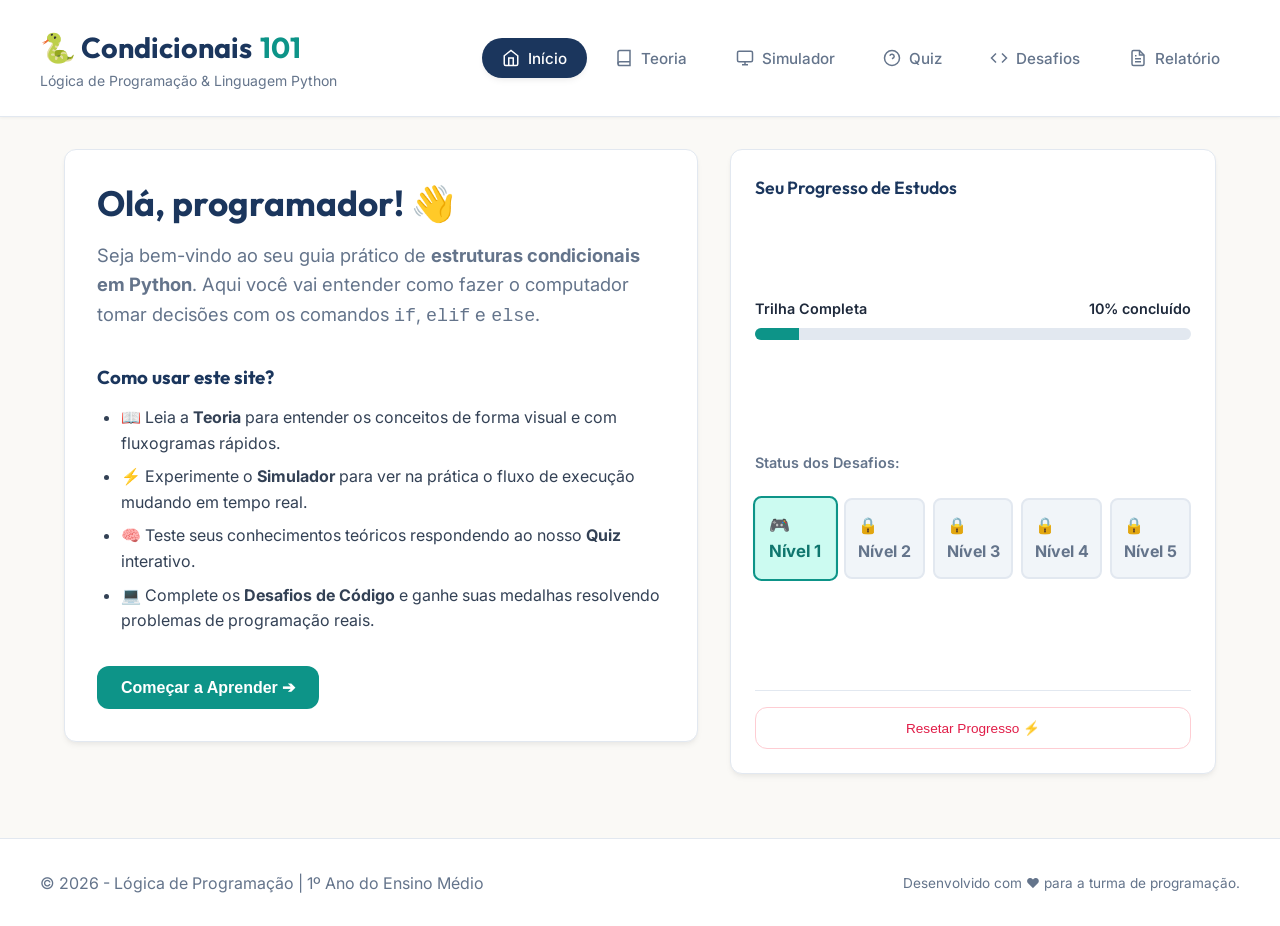
==== Logica de Programação/1-Teoria/site-1(condicionais)/index.html @ 503edece "feat: adiciona site interativo de condicionais" ====
<!DOCTYPE html>
<html lang="pt-BR">
<head>
  <meta charset="UTF-8">
  <meta name="viewport" content="width=device-width, initial-scale=1.0">
  <meta name="description" content="Site interativo para aprender estruturas condicionais (if, elif, else) em Python. Feito especialmente para alunos do Ensino Médio de Lógica de Programação.">
  <title>Condicionais 101 - Lógica de Programação e Python</title>
  <link rel="stylesheet" href="style.css">
</head>
<body>

  <!-- CABEÇALHO E NAVEGAÇÃO -->
  <header>
    <div class="header-container">
      <div class="logo-section">
        <h1>🐍 Condicionais <span>101</span></h1>
        <p>Lógica de Programação &amp; Linguagem Python</p>
      </div>
      
      <nav>
        <button class="tab-btn active" data-tab="home" id="tab-nav-home">
          <svg width="18" height="18" viewBox="0 0 24 24" fill="none" stroke="currentColor" stroke-width="2"><path d="M3 9l9-7 9 7v11a2 2 0 0 1-2 2H5a2 2 0 0 1-2-2z"></path><polyline points="9 22 9 12 15 12 15 22"></polyline></svg>
          Início
        </button>
        <button class="tab-btn" data-tab="theory" id="tab-nav-theory">
          <svg width="18" height="18" viewBox="0 0 24 24" fill="none" stroke="currentColor" stroke-width="2"><path d="M4 19.5A2.5 2.5 0 0 1 6.5 17H20"></path><path d="M6.5 2H20v20H6.5A2.5 2.5 0 0 1 4 19.5v-15A2.5 2.5 0 0 1 6.5 2z"></path></svg>
          Teoria
        </button>
        <button class="tab-btn" data-tab="simulator" id="tab-nav-simulator">
          <svg width="18" height="18" viewBox="0 0 24 24" fill="none" stroke="currentColor" stroke-width="2"><rect x="2" y="3" width="20" height="14" rx="2" ry="2"></rect><line x1="8" y1="21" x2="16" y2="21"></line><line x1="12" y1="17" x2="12" y2="21"></line></svg>
          Simulador
        </button>
        <button class="tab-btn" data-tab="quiz" id="tab-nav-quiz">
          <svg width="18" height="18" viewBox="0 0 24 24" fill="none" stroke="currentColor" stroke-width="2"><circle cx="12" cy="12" r="10"></circle><path d="M9.09 9a3 3 0 0 1 5.83 1c0 2-3 3-3 3"></path><line x1="12" y1="17" x2="12.01" y2="17"></line></svg>
          Quiz
        </button>
        <button class="tab-btn" data-tab="challenges" id="tab-nav-challenges">
          <svg width="18" height="18" viewBox="0 0 24 24" fill="none" stroke="currentColor" stroke-width="2"><polyline points="16 18 22 12 16 6"></polyline><polyline points="8 6 2 12 8 18"></polyline></svg>
          Desafios
        </button>
        <button class="tab-btn" data-tab="report" id="tab-nav-report">
          <svg width="18" height="18" viewBox="0 0 24 24" fill="none" stroke="currentColor" stroke-width="2"><path d="M14 2H6a2 2 0 0 0-2 2v16a2 2 0 0 0 2 2h12a2 2 0 0 0 2-2V8z"></path><polyline points="14 2 14 8 20 8"></polyline><line x1="16" y1="13" x2="8" y2="13"></line><line x1="16" y1="17" x2="8" y2="17"></line><polyline points="10 9 9 9 8 9"></polyline></svg>
          Relatório
        </button>
      </nav>
    </div>
  </header>

  <!-- CONTEÚDO PRINCIPAL -->
  <main>
    
    <!-- ABA 1: INÍCIO / VISÃO GERAL -->
    <section id="home-tab" class="tab-content active">
      <div class="welcome-grid">
        <div class="card welcome-box">
          <h2>Olá, programador! 👋</h2>
          <p class="intro-text">
            Seja bem-vindo ao seu guia prático de <strong>estruturas condicionais em Python</strong>. 
            Aqui você vai entender como fazer o computador tomar decisões com os comandos <code>if</code>, <code>elif</code> e <code>else</code>.
          </p>
          
          <div style="margin-top: 2rem;">
            <h3 style="font-family: var(--font-title); color: var(--primary-navy); margin-bottom: 0.75rem;">Como usar este site?</h3>
            <ul style="margin-left: 1.5rem; display: flex; flex-direction: column; gap: 0.5rem; color: #334155;">
              <li>📖 Leia a <strong>Teoria</strong> para entender os conceitos de forma visual e com fluxogramas rápidos.</li>
              <li>⚡ Experimente o <strong>Simulador</strong> para ver na prática o fluxo de execução mudando em tempo real.</li>
              <li>🧠 Teste seus conhecimentos teóricos respondendo ao nosso <strong>Quiz</strong> interativo.</li>
              <li>💻 Complete os <strong>Desafios de Código</strong> e ganhe suas medalhas resolvendo problemas de programação reais.</li>
            </ul>
          </div>
          
          <div style="margin-top: 2rem;">
            <button onclick="switchTab('theory')" class="primary-btn" id="start-learning-btn">Começar a Aprender ➔</button>
          </div>
        </div>
        
        <div class="stats-card">
          <div class="stats-header">Seu Progresso de Estudos</div>
          
          <div>
            <div style="display: flex; justify-content: space-between; font-size: 0.9rem; font-weight: 600; margin-bottom: 0.25rem;">
              <span>Trilha Completa</span>
              <span id="progress-percent-text">0% concluído</span>
            </div>
            <div class="progress-bar-container">
              <div class="progress-fill" id="total-progress-fill"></div>
            </div>
          </div>
          
          <div style="margin-top: 1.5rem;">
            <div style="font-weight: 600; font-size: 0.9rem; color: var(--text-light); margin-bottom: 0.5rem;">Status dos Desafios:</div>
            <div class="level-badge-container">
              <div class="level-badge" id="badge-lvl-1" onclick="switchTab('challenges'); selectChallenge(1);">1</div>
              <div class="level-badge" id="badge-lvl-2" onclick="switchTab('challenges'); selectChallenge(2);">2</div>
              <div class="level-badge" id="badge-lvl-3" onclick="switchTab('challenges'); selectChallenge(3);">3</div>
              <div class="level-badge" id="badge-lvl-4" onclick="switchTab('challenges'); selectChallenge(4);">4</div>
              <div class="level-badge" id="badge-lvl-5" onclick="switchTab('challenges'); selectChallenge(5);">5</div>
            </div>
          </div>
          
          <div style="margin-top: 2rem; border-top: 1px solid var(--border-color); padding-top: 1rem;">
            <button onclick="resetProgress()" class="btn-secondary" style="width: 100%; font-size: 0.85rem; color: var(--color-error); border-color: #FECDD3;" id="reset-progress-btn">
              Resetar Progresso ⚡
            </button>
          </div>
        </div>
      </div>
      
      <!-- Banner Final de Conclusão -->
      <div id="final-achievement-banner" class="achievement-banner" style="display: none; margin-top: 2rem;">
        <span class="achievement-icon">🏆</span>
        <div class="achievement-text">
          <h3>Incrível! Trilha 100% Concluída!</h3>
          <p>Você dominou os conceitos de if, elif e else e completou com sucesso todos os desafios propostos para a aula. Parabéns pela dedicação!</p>
        </div>
      </div>
    </section>

    <!-- ABA 2: TEORIA -->
    <section id="theory-tab" class="tab-content">
      <div class="card">
        <h2 class="card-title">📖 Guia de Teoria Interativa</h2>
        <p style="color: var(--text-light); margin-bottom: 2rem;" id="theory-intro-text">
          Imagine que você está programando um jogo de corrida. Se o carro passar pela linha de chegada, o jogo deve parar e mostrar 'Você venceu!'. Caso contrário, o carro continua correndo. Essa tomada de decisão no código é feita usando estruturas condicionais.
        </p>
        
        <div class="theory-nav">
          <button class="theory-tab-btn active" data-concept="if" id="theory-btn-if">O comando IF (Se)</button>
          <button class="theory-tab-btn" data-concept="else" id="theory-btn-else">O comando ELSE (Senão)</button>
          <button class="theory-tab-btn" data-concept="elif" id="theory-btn-elif">O comando ELIF (Senão Se)</button>
          <button class="theory-tab-btn" data-concept="operators" id="theory-btn-operators">Valores e Operadores Lógicos</button>
        </div>
        
        <div class="theory-grid">
          <!-- Textos explicativos -->
          <div>
            <!-- Conteúdo IF -->
            <div id="theory-content-if" class="theory-body-content active">
              <h3 style="color: var(--primary-navy); margin-bottom: 0.5rem; font-family: var(--font-title);">1. O comando 'if' (Se)</h3>
              <p style="margin-bottom: 1rem; color: #334155;">
                O <code>if</code> é o ponto de partida. Ele testa uma condição. Se essa condição for <strong>verdadeira (True)</strong>, o bloco de código que está recuado (indentado) logo abaixo dele é executado.
              </p>
              <p class="code-snippet" style="margin-bottom: 1rem;">energia = 80

if energia > 50:
    print("O personagem pode correr!")</p>
              <div style="background-color: var(--bg-cream); border-left: 4px solid var(--accent-teal); padding: 0.8rem; border-radius: 4px; font-size: 0.9rem;">
                <strong>Analogia:</strong> Se estiver chovendo, eu abro o guarda-chuva.
              </div>
            </div>
            
            <!-- Conteúdo ELSE -->
            <div id="theory-content-else" class="theory-body-content">
              <h3 style="color: var(--primary-navy); margin-bottom: 0.5rem; font-family: var(--font-title);">2. O comando 'else' (Senão)</h3>
              <p style="margin-bottom: 1rem; color: #334155;">
                O <code>else</code> serve para quando a condição do <code>if</code> for <strong>falsa (False)</strong>. Ele é o plano B: se a primeira condição não deu certo, o código entra obrigatoriamente no <code>else</code>.
              </p>
              <p class="code-snippet" style="margin-bottom: 1rem;">temperatura = 15

if temperatura > 25:
    print("Está calor.")
else:
    print("Está frio ou fresco.")</p>
              <div style="background-color: var(--bg-cream); border-left: 4px solid var(--accent-teal); padding: 0.8rem; border-radius: 4px; font-size: 0.9rem;">
                <strong>Analogia:</strong> Se fizer sol, vou à praia. Senão, fico em casa jogando videogame.
              </div>
            </div>
            
            <!-- Conteúdo ELIF -->
            <div id="theory-content-elif" class="theory-body-content">
              <h3 style="color: var(--primary-navy); margin-bottom: 0.5rem; font-family: var(--font-title);">3. O comando 'elif' (Senão Se)</h3>
              <p style="margin-bottom: 1rem; color: #334155;">
                E se você tiver mais de duas opções? O <code>elif</code> (abreviação de <em>else if</em>) permite testar condições extras em ordem. O Python vai testando uma por uma até achar uma verdadeira. Se nenhuma for verdadeira, ele executa o <code>else</code> no final.
              </p>
              <p class="code-snippet" style="margin-bottom: 1rem;">nota = 8.5

if nota >= 9.0:
    print("Excelente!")
elif nota >= 7.0:
    print("Muito bom!")
else:
    print("Precisa estudar mais!")</p>
              <div style="background-color: var(--bg-cream); border-left: 4px solid var(--accent-teal); padding: 0.8rem; border-radius: 4px; font-size: 0.9rem;">
                <strong>Analogia:</strong> Se eu tiver R$ 20, compro pizza. Senão, se eu tiver R$ 10, compro um pastel. Senão, como pão com queijo.
              </div>
            </div>

            <!-- Conteúdo OPERADORES E BOOLEANOS -->
            <div id="theory-content-operators" class="theory-body-content">
              <h3 style="color: var(--primary-navy); margin-bottom: 0.5rem; font-family: var(--font-title);">4. Valores Booleanos e Operadores Lógicos</h3>
              <p style="margin-bottom: 1rem; color: #334155;">
                Além de comparar números, as condições avaliam em valores booleanos (lógicos): <code>True</code> (Verdadeiro) ou <code>False</code> (Falso).
                Podemos combinar múltiplas condições no mesmo <code>if</code> usando <strong>operadores lógicos</strong>:
              </p>
              <ul style="margin-left: 1.5rem; margin-bottom: 1.5rem; display: flex; flex-direction: column; gap: 0.5rem; color: #334155;">
                <li><code>and</code> (E): Exige que <strong>todas</strong> as condições sejam verdadeiras.</li>
                <li><code>or</code> (OU): Exige que <strong>pelo menos uma</strong> condição seja verdadeira.</li>
                <li><code>not</code> (NÃO): Inverte o valor lógico (ex: <code>not True</code> vira <code>False</code>).</li>
              </ul>
              <p class="code-snippet" style="margin-bottom: 1rem;"># Exemplo de condição composta
tem_ingresso = True
idade = 17

if tem_ingresso and idade >= 16:
    print("Acesso liberado!")</p>
              <div style="background-color: var(--bg-cream); border-left: 4px solid var(--accent-teal); padding: 0.8rem; border-radius: 4px; font-size: 0.9rem;">
                <strong>Analogia:</strong> Vou à praia se fizer sol <em>E</em> eu tiver dinheiro. Vou de ônibus se estiver chovendo <em>OU</em> se eu estiver cansado.
              </div>
            </div>
            
            <div style="margin-top: 1.5rem; background-color: var(--color-warning-bg); color: #92400E; padding: 1rem; border-radius: var(--border-radius-sm); font-size: 0.9rem; border-left: 4px solid var(--color-warning);">
              <strong>⚠️ Regra de Ouro do Python: Indentação!</strong><br>No Python, os blocos de código pertencentes ao <code>if</code>, <code>elif</code> e <code>else</code> devem estar <strong>afastados da margem esquerda</strong> (geralmente por 4 espaços ou 1 tab). Isso mostra ao Python o que está "dentro" da condição.
            </div>
          </div>
          
          <!-- Fluxograma interativo lateral -->
          <div class="flowchart-card">
            <h4 style="font-family: var(--font-title); color: var(--primary-navy); margin-bottom: 1rem; font-size: 1.1rem; text-align: center;">Fluxo de Decisão Visual</h4>
            <div id="theory-flowchart-area" style="width: 100%;">
              <!-- Inserido dinamicamente via JS -->
            </div>
          </div>
        </div>
      </div>
    </section>

    <!-- ABA 3: SIMULADOR DE FLUXO -->
    <section id="simulator-tab" class="tab-content">
      <div class="card">
        <h2 class="card-title">⚡ Simulador de Execução Passo a Passo</h2>
        <p style="color: var(--text-light); margin-bottom: 1.5rem;">
          Mova os controles deslizantes para alterar o valor da nota. Observe em tempo real qual linha do código em Python é executada (iluminada em verde) e o que é impresso no console.
        </p>
        
        <div class="simulator-layout">
          <!-- Controles do Simulador -->
          <div class="controls-card">
            <div class="control-item">
              <label for="sim-slider-nota">Alterar a Nota do Aluno:</label>
              <div class="control-slider-container">
                <input type="range" id="sim-slider-nota" class="control-slider" min="0" max="10" step="0.5" value="7.5">
                <span class="control-value" id="sim-val-nota">7.5</span>
              </div>
              <p style="font-size: 0.85rem; color: var(--text-light); margin-top: 0.5rem;">
                Nota &gt;= 9.0 (Excelente) | Nota &gt;= 7.0 (Muito bom) | Nota &lt; 7.0 (Estudar mais)
              </p>
            </div>
            
            <div style="background-color: var(--accent-teal-light); color: var(--accent-teal-hover); padding: 1rem; border-radius: var(--border-radius-sm); font-size: 0.9rem;">
              <strong>💡 O que observar?</strong><br>
              Perceba que quando a nota é maior que 9.0, a condição do <code>if</code> é satisfeita, então ele <strong>ignora</strong> as condições do <code>elif</code> e do <code>else</code> inteiramente. Se a nota for menor que 7.0, ele avalia as duas condições falsas e entra obrigatoriamente no <code>else</code>.
            </div>
          </div>
          
          <!-- Visualizador do Código e Console -->
          <div class="sim-code-card">
            <div class="sim-code-editor">
              <div class="sim-line" id="sim-line-1">nota = <span style="color: #38BDF8;" id="sim-code-val">7.5</span></div>
              <div class="sim-line" id="sim-line-2"></div>
              <div class="sim-line" id="sim-line-3"><span style="color: #F43F5E;">if</span> nota &gt;= <span style="color: #F59E0B;">9.0</span>:</div>
              <div class="sim-line" id="sim-line-4">    <span style="color: #A855F7;">print</span>(<span style="color: #10B981;">"Excelente!"</span>)</div>
              <div class="sim-line" id="sim-line-5"><span style="color: #F43F5E;">elif</span> nota &gt;= <span style="color: #F59E0B;">7.0</span>:</div>
              <div class="sim-line" id="sim-line-6">    <span style="color: #A855F7;">print</span>(<span style="color: #10B981;">"Muito bom!"</span>)</div>
              <div class="sim-line" id="sim-line-7"><span style="color: #F43F5E;">else</span>:</div>
              <div class="sim-line" id="sim-line-8">    <span style="color: #A855F7;">print</span>(<span style="color: #10B981;">"Precisa estudar mais!"</span>)</div>
            </div>
            
            <div class="sim-console">
              <div id="sim-console-output" style="color: #E2E8F0; font-weight: 500;"></div>
            </div>
          </div>
        </div>
      </div>
    </section>

    <!-- ABA 4: QUIZ -->
    <section id="quiz-tab" class="tab-content">
      <div class="card" id="quiz-card-wrapper" style="max-width: 800px; margin: 0 auto;">
        <h2 class="card-title">🧠 Quiz Rápido de Lógica</h2>
        <p style="color: var(--text-light); margin-bottom: 2rem;">
          Responda a estas 5 perguntas para consolidar sua leitura teórica sobre fluxos condicionais.
        </p>
        
        <div id="quiz-container">
          <!-- Inserido dinamicamente via JS -->
        </div>
      </div>
    </section>

    <!-- ABA 5: DESAFIOS DE CÓDIGO -->
    <section id="challenges-tab" class="tab-content">
      <div class="challenges-grid">
        
        <!-- Lista de Desafios lateral -->
        <div class="challenge-list">
          <div class="challenge-list-title">Níveis de Prática</div>
          <div id="challenge-list-container">
            <!-- Gerado via JS -->
          </div>
        </div>
        
        <!-- Editor de Código Principal -->
        <div class="card workspace-card" style="padding: 1.5rem;">
          
          <div class="challenge-desc">
            <h3 id="chal-title">Nível 1: Recorde de Pontos 🏆</h3>
            <p id="chal-description">Carregando...</p>
          </div>
          
          <div>
            <div class="editor-header">
              <span>Editor de Código Python</span>
              <span class="lang">python 3</span>
            </div>
            <div class="editor-container">
              <textarea id="chal-code-editor" class="code-textarea" spellcheck="false" oninput="onCodeEditorInput(this.value)"></textarea>
            </div>
            
            <div class="editor-toolbar">
              <button onclick="resetChallengeCode()" class="btn-secondary" id="editor-reset-btn">Resetar Código 🔄</button>
              <button onclick="runAndValidateCode()" class="primary-btn" id="editor-run-btn">
                <svg width="18" height="18" viewBox="0 0 24 24" fill="currentColor"><polygon points="5 3 19 12 5 21 5 3"></polygon></svg>
                Executar Código (Validar)
              </button>
            </div>
          </div>
          
          <!-- Painel de Resultados do Validador -->
          <div id="chal-results-panel" class="results-panel">
            <!-- Inserido dinamicamente via JS -->
          </div>
          
        </div>
        
      </div>
    </section>

    <!-- ABA 6: RELATÓRIO DE DESEMPENHO -->
    <section id="report-tab" class="tab-content">
      <div class="card" style="max-width: 800px; margin: 0 auto;">
        <div id="report-form-area" style="margin-bottom: 2rem; border-bottom: 1px solid var(--border-color); padding-bottom: 1.5rem;">
          <h2 class="card-title">📝 Relatório de Desempenho Escolar</h2>
          <p style="color: var(--text-light); margin-bottom: 1.5rem;">
            Digite o nome completo do aluno abaixo para carregar as estatísticas de estudo, nota média e o diagnóstico de pontos fortes, fracos e sugestões de prática.
          </p>
          <div style="display: flex; gap: 1rem; align-items: center; max-width: 500px; flex-wrap: wrap;">
            <label for="student-name-input" style="font-weight: 600; color: var(--primary-navy); min-width: 120px;">Nome do Aluno:</label>
            <input type="text" id="student-name-input" placeholder="Ex: Maria Eduarda Silva" style="flex-grow: 1; padding: 0.6rem 1rem; border: 1px solid var(--border-color); border-radius: var(--border-radius-sm); outline: none; font-size: 1rem;" oninput="updateStudentName(this.value)">
          </div>
        </div>
        
        <div id="report-output-area">
          <!-- Gerado dinamicamente via JS -->
        </div>
      </div>
    </section>

  </main>

  <!-- RODAPÉ -->
  <footer style="text-align: center; padding: 2rem; color: var(--text-light); border-top: 1px solid var(--border-color); background-color: var(--bg-card); margin-top: 4rem;">
    <div style="max-width: 1200px; margin: 0 auto; display: flex; justify-content: space-between; align-items: center; flex-wrap: wrap; gap: 1rem;">
      <p>&copy; 2026 - Lógica de Programação | 1º Ano do Ensino Médio</p>
      <p style="font-size: 0.85rem;">Desenvolvido com ❤️ para a turma de programação.</p>
    </div>
  </footer>

  <!-- Scripts locais -->
  <script src="data.js"></script>
  <script src="interpreter.js"></script>
  <script src="app.js"></script>
</body>
</html>
---- Logica de Programação/1-Teoria/site-1(condicionais)/style.css ----
/* Importação de fontes modernas e amigáveis */
@import url('https://fonts.googleapis.com/css2?family=Inter:wght@300;400;500;600;700&family=Outfit:wght@400;500;600;700&family=JetBrains+Mono:wght@400;500;600&display=swap');

/* Variáveis do Design System */
:root {
  --bg-cream: #FAF9F6;
  --bg-card: #FFFFFF;
  --text-main: #1E293B;
  --text-light: #64748B;
  
  /* Cores de Destaque */
  --primary-navy: #1B365D;
  --primary-hover: #122543;
  --accent-teal: #0D9488;
  --accent-teal-light: #CCFBF1;
  --accent-teal-hover: #0F766E;
  
  /* Estados */
  --color-success: #10B981;
  --color-success-bg: #D1FAE5;
  --color-error: #E11D48;
  --color-error-bg: #FFE4E6;
  --color-warning: #D97706;
  --color-warning-bg: #FEF3C7;
  
  /* Bordas e Sombras */
  --border-color: #E2E8F0;
  --border-radius-sm: 8px;
  --border-radius-md: 12px;
  --border-radius-lg: 20px;
  
  --shadow-sm: 0 1px 3px 0 rgba(0, 0, 0, 0.05);
  --shadow-md: 0 4px 6px -1px rgba(0, 0, 0, 0.05), 0 2px 4px -1px rgba(0, 0, 0, 0.03);
  --shadow-lg: 0 10px 15px -3px rgba(0, 0, 0, 0.05), 0 4px 6px -2px rgba(0, 0, 0, 0.02);
  --shadow-premium: 0 20px 25px -5px rgba(27, 54, 93, 0.03), 0 10px 10px -5px rgba(27, 54, 93, 0.02);
  
  /* Fontes */
  --font-title: 'Outfit', 'Inter', sans-serif;
  --font-body: 'Inter', sans-serif;
  --font-code: 'JetBrains Mono', monospace;
}

/* Reset e Base */
* {
  margin: 0;
  padding: 0;
  box-sizing: border-box;
}

body {
  font-family: var(--font-body);
  background-color: var(--bg-cream);
  color: var(--text-main);
  line-height: 1.6;
  -webkit-font-smoothing: antialiased;
}

/* Layout Geral */
header {
  background-color: var(--bg-card);
  border-bottom: 1px solid var(--border-color);
  padding: 1.5rem 2rem;
  position: sticky;
  top: 0;
  z-index: 100;
  box-shadow: var(--shadow-sm);
}

.header-container {
  max-width: 1200px;
  margin: 0 auto;
  display: flex;
  justify-content: space-between;
  align-items: center;
  flex-wrap: wrap;
  gap: 1rem;
}

.logo-section h1 {
  font-family: var(--font-title);
  color: var(--primary-navy);
  font-size: 1.8rem;
  font-weight: 700;
  display: flex;
  align-items: center;
  gap: 0.5rem;
}

.logo-section h1 span {
  color: var(--accent-teal);
}

.logo-section p {
  color: var(--text-light);
  font-size: 0.875rem;
}

/* Navegação por Abas */
nav {
  display: flex;
  gap: 0.5rem;
}

.tab-btn {
  background: none;
  border: 1px solid transparent;
  padding: 0.6rem 1.2rem;
  font-family: var(--font-body);
  font-weight: 500;
  color: var(--text-light);
  border-radius: var(--border-radius-lg);
  cursor: pointer;
  font-size: 0.95rem;
  display: flex;
  align-items: center;
  gap: 0.5rem;
  transition: all 0.2s ease;
}

.tab-btn:hover {
  background-color: #F1F5F9;
  color: var(--primary-navy);
}

.tab-btn.active {
  background-color: var(--primary-navy);
  color: #FFFFFF;
  box-shadow: var(--shadow-md);
}

/* Container Principal */
main {
  max-width: 1200px;
  margin: 2rem auto;
  padding: 0 1.5rem;
}

.tab-content {
  display: none;
  animation: fadeIn 0.3s ease-in-out;
}

.tab-content.active {
  display: block;
}

@keyframes fadeIn {
  from { opacity: 0; transform: translateY(10px); }
  to { opacity: 1; transform: translateY(0); }
}

/* Cartões (Cards) */
.card {
  background-color: var(--bg-card);
  border: 1px solid var(--border-color);
  border-radius: var(--border-radius-md);
  padding: 2rem;
  margin-bottom: 2rem;
  box-shadow: var(--shadow-md);
}

.card-title {
  font-family: var(--font-title);
  color: var(--primary-navy);
  font-size: 1.5rem;
  margin-bottom: 1rem;
  font-weight: 600;
}

/* Aba 1: Início (Home) */
.welcome-grid {
  display: grid;
  grid-template-columns: 2fr 1fr;
  gap: 2rem;
}

@media (max-width: 768px) {
  .welcome-grid {
    grid-template-columns: 1fr;
  }
}

.welcome-box h2 {
  font-family: var(--font-title);
  font-size: 2.2rem;
  color: var(--primary-navy);
  margin-bottom: 1rem;
  line-height: 1.2;
}

.welcome-box p.intro-text {
  font-size: 1.15rem;
  color: var(--text-light);
  margin-bottom: 1.5rem;
}

.stats-card {
  background-color: var(--bg-card);
  border: 1px solid var(--border-color);
  border-radius: var(--border-radius-md);
  padding: 1.5rem;
  box-shadow: var(--shadow-md);
  display: flex;
  flex-direction: column;
  justify-content: space-between;
}

.stats-header {
  font-family: var(--font-title);
  font-weight: 600;
  color: var(--primary-navy);
  margin-bottom: 1rem;
  font-size: 1.1rem;
}

.progress-bar-container {
  background-color: #E2E8F0;
  border-radius: 9999px;
  height: 12px;
  width: 100%;
  overflow: hidden;
  margin: 0.5rem 0;
}

.progress-fill {
  background-color: var(--accent-teal);
  height: 100%;
  width: 0%;
  transition: width 0.5s ease-out;
}

.level-badge-container {
  display: grid;
  grid-template-columns: repeat(5, 1fr);
  gap: 0.5rem;
  margin-top: 1.5rem;
}

.level-badge {
  aspect-ratio: 1;
  border-radius: var(--border-radius-sm);
  background-color: #F1F5F9;
  border: 2px solid #E2E8F0;
  display: flex;
  flex-direction: column;
  justify-content: center;
  align-items: center;
  font-weight: bold;
  color: var(--text-light);
  cursor: pointer;
  transition: all 0.2s ease;
}

.level-badge.unlocked {
  background-color: #F0FDF4;
  border-color: #86EFAC;
  color: #16A34A;
}

.level-badge.current {
  background-color: var(--accent-teal-light);
  border-color: var(--accent-teal);
  color: var(--accent-teal-hover);
  transform: scale(1.05);
}

.level-badge:hover {
  transform: translateY(-3px);
}

/* Aba 2: Teoria */
.theory-nav {
  display: flex;
  gap: 1rem;
  margin-bottom: 2rem;
  border-bottom: 1px solid var(--border-color);
  padding-bottom: 0.5rem;
}

.theory-tab-btn {
  background: none;
  border: none;
  padding: 0.5rem 1rem;
  font-weight: 600;
  font-size: 1.1rem;
  color: var(--text-light);
  cursor: pointer;
  position: relative;
}

.theory-tab-btn.active {
  color: var(--accent-teal);
}

.theory-tab-btn.active::after {
  content: '';
  position: absolute;
  bottom: -9px;
  left: 0;
  right: 0;
  height: 3px;
  background-color: var(--accent-teal);
  border-top-left-radius: 3px;
  border-top-right-radius: 3px;
}

.theory-body-content {
  display: none;
}

.theory-body-content.active {
  display: block;
}

.theory-grid {
  display: grid;
  grid-template-columns: 1fr 1fr;
  gap: 2rem;
}

@media (max-width: 768px) {
  .theory-grid {
    grid-template-columns: 1fr;
  }
}

.code-snippet {
  background-color: #1E293B;
  color: #F8FAFC;
  padding: 1.5rem;
  border-radius: var(--border-radius-md);
  font-family: var(--font-code);
  font-size: 0.95rem;
  overflow-x: auto;
  box-shadow: var(--shadow-md);
  border-left: 4px solid var(--accent-teal);
}

/* Fluxograma Interativo na Teoria */
.flowchart-card {
  background-color: #F8FAFC;
  border: 1px solid var(--border-color);
  border-radius: var(--border-radius-md);
  padding: 1.5rem;
  display: flex;
  flex-direction: column;
  align-items: center;
  justify-content: center;
}

.flowchart-container {
  display: flex;
  flex-direction: column;
  align-items: center;
  width: 100%;
  gap: 1.5rem;
}

.flow-node {
  background-color: var(--bg-card);
  border: 2px solid var(--border-color);
  border-radius: var(--border-radius-sm);
  padding: 0.8rem 1.5rem;
  font-weight: 500;
  font-size: 0.95rem;
  box-shadow: var(--shadow-sm);
  transition: all 0.3s ease;
  position: relative;
  text-align: center;
}

.flow-node.diamond {
  background-color: #FFFBEB;
  border-color: #FDE047;
  transform: rotate(0deg);
  border-radius: 12px; /* Emulação de losango mais suave */
}

.flow-node.diamond::before {
  content: 'Se...';
  position: absolute;
  top: -10px;
  left: 10px;
  font-size: 0.75rem;
  background-color: #FEF3C7;
  color: #D97706;
  padding: 1px 6px;
  border-radius: 4px;
  font-weight: bold;
}

.flow-node.active {
  border-color: var(--accent-teal);
  box-shadow: 0 0 12px rgba(13, 148, 136, 0.4);
  transform: scale(1.05);
}

.flow-arrow {
  width: 2px;
  height: 25px;
  background-color: var(--border-color);
  position: relative;
  transition: background-color 0.3s ease;
}

.flow-arrow::after {
  content: '';
  position: absolute;
  bottom: -3px;
  left: -4px;
  border-left: 5px solid transparent;
  border-right: 5px solid transparent;
  border-top: 6px solid var(--border-color);
}

.flow-arrow.active {
  background-color: var(--accent-teal);
}

.flow-arrow.active::after {
  border-top-color: var(--accent-teal);
}

.flow-branch-container {
  display: flex;
  gap: 3rem;
  width: 100%;
  justify-content: center;
}

.flow-branch {
  display: flex;
  flex-direction: column;
  align-items: center;
  position: relative;
}

.branch-label {
  font-size: 0.8rem;
  font-weight: bold;
  color: var(--text-light);
  margin-bottom: 0.25rem;
}

.branch-label.yes { color: var(--color-success); }
.branch-label.no { color: var(--color-error); }

/* Aba 3: Simulador */
.simulator-layout {
  display: grid;
  grid-template-columns: 1fr 1fr;
  gap: 2rem;
}

@media (max-width: 768px) {
  .simulator-layout {
    grid-template-columns: 1fr;
  }
}

.controls-card {
  display: flex;
  flex-direction: column;
  gap: 1.5rem;
}

.control-item {
  background-color: #F8FAFC;
  border: 1px solid var(--border-color);
  border-radius: var(--border-radius-sm);
  padding: 1.2rem;
}

.control-item label {
  display: block;
  font-weight: 600;
  color: var(--primary-navy);
  margin-bottom: 0.5rem;
  font-size: 1.05rem;
}

.control-slider-container {
  display: flex;
  align-items: center;
  gap: 1rem;
}

.control-slider {
  flex-grow: 1;
  accent-color: var(--accent-teal);
  height: 6px;
  cursor: pointer;
}

.control-value {
  font-family: var(--font-code);
  font-weight: bold;
  font-size: 1.2rem;
  color: var(--accent-teal);
  min-width: 60px;
  text-align: right;
}

.btn-group {
  display: flex;
  gap: 0.5rem;
}

.btn-choice {
  flex-grow: 1;
  background-color: #FFFFFF;
  border: 1px solid var(--border-color);
  border-radius: var(--border-radius-sm);
  padding: 0.6rem;
  cursor: pointer;
  font-weight: 500;
  transition: all 0.2s ease;
}

.btn-choice:hover {
  background-color: #F1F5F9;
}

.btn-choice.active {
  background-color: var(--accent-teal);
  color: #FFFFFF;
  border-color: var(--accent-teal);
}

.sim-code-card {
  display: flex;
  flex-direction: column;
}

.sim-code-editor {
  background-color: #1E293B;
  border-radius: var(--border-radius-md);
  padding: 1.5rem;
  color: #F8FAFC;
  font-family: var(--font-code);
  font-size: 1rem;
  position: relative;
  overflow-x: auto;
  min-height: 200px;
}

.sim-line {
  padding: 2px 8px;
  border-radius: 4px;
  transition: background-color 0.25s ease;
  white-space: pre;
}

.sim-line.active {
  background-color: rgba(13, 148, 136, 0.3);
  border-left: 3px solid var(--accent-teal);
  padding-left: 5px; /* Compensa a borda lateral */
}

.sim-console {
  margin-top: 1.5rem;
  background-color: #0F172A;
  border-radius: var(--border-radius-sm);
  padding: 1rem;
  font-family: var(--font-code);
  color: #38BDF8;
  border: 1px solid #334155;
  min-height: 80px;
  position: relative;
}

.sim-console::before {
  content: 'SAÍDA DO CONSOLE:';
  position: absolute;
  top: -10px;
  left: 10px;
  font-size: 0.7rem;
  background-color: #334155;
  color: #94A3B8;
  padding: 1px 6px;
  border-radius: 4px;
  font-weight: bold;
}

/* Aba 4: Quiz */
.quiz-progress-text {
  color: var(--text-light);
  margin-bottom: 0.5rem;
  font-weight: 500;
}

.quiz-question {
  font-size: 1.25rem;
  font-weight: 600;
  color: var(--primary-navy);
  margin-bottom: 1.5rem;
}

.quiz-code-block {
  background-color: #F8FAFC;
  border: 1px solid var(--border-color);
  padding: 1rem;
  border-radius: var(--border-radius-sm);
  font-family: var(--font-code);
  font-size: 0.95rem;
  white-space: pre-wrap;
  margin-bottom: 1.5rem;
  color: #334155;
}

.quiz-options {
  display: flex;
  flex-direction: column;
  gap: 0.75rem;
}

.quiz-option {
  background-color: var(--bg-card);
  border: 2px solid var(--border-color);
  border-radius: var(--border-radius-sm);
  padding: 1rem 1.25rem;
  cursor: pointer;
  text-align: left;
  font-size: 1rem;
  font-family: var(--font-body);
  transition: all 0.2s ease;
  position: relative;
  white-space: pre-wrap; /* Preserva espaços múltiplos e quebras de linha */
}

.quiz-option.code-font {
  font-family: var(--font-code);
  font-size: 0.9rem;
  background-color: #F8FAFC;
}

.quiz-option:hover {
  border-color: var(--accent-teal);
  background-color: #F0FDF4;
}

.quiz-option.correct {
  border-color: var(--color-success);
  background-color: var(--color-success-bg);
  color: #065F46;
  font-weight: 500;
}

.quiz-option.incorrect {
  border-color: var(--color-error);
  background-color: var(--color-error-bg);
  color: #991B1B;
}

.quiz-feedback {
  margin-top: 1.5rem;
  padding: 1.2rem;
  border-radius: var(--border-radius-sm);
  display: none;
  animation: fadeIn 0.2s ease;
}

.quiz-feedback.success {
  display: block;
  background-color: var(--color-success-bg);
  border-left: 4px solid var(--color-success);
  color: #065F46;
}

.quiz-feedback.error {
  display: block;
  background-color: var(--color-error-bg);
  border-left: 4px solid var(--color-error);
  color: #991B1B;
}

.quiz-actions {
  margin-top: 1.5rem;
  display: flex;
  justify-content: flex-end;
}

.primary-btn {
  background-color: var(--accent-teal);
  color: #FFFFFF;
  border: none;
  padding: 0.75rem 1.5rem;
  border-radius: var(--border-radius-md);
  font-weight: 600;
  cursor: pointer;
  transition: all 0.2s ease;
  display: flex;
  align-items: center;
  gap: 0.5rem;
  font-size: 1rem;
}

.primary-btn:hover {
  background-color: var(--accent-teal-hover);
  transform: translateY(-1px);
}

.primary-btn:active {
  transform: translateY(1px);
}

/* Aba 5: Desafios de Código */
.challenges-grid {
  display: grid;
  grid-template-columns: 280px 1fr;
  gap: 1.5rem;
}

@media (max-width: 900px) {
  .challenges-grid {
    grid-template-columns: 1fr;
  }
}

.challenge-list {
  background-color: var(--bg-card);
  border: 1px solid var(--border-color);
  border-radius: var(--border-radius-md);
  padding: 1rem;
  box-shadow: var(--shadow-sm);
}

.challenge-list-title {
  font-family: var(--font-title);
  color: var(--primary-navy);
  font-size: 1.1rem;
  font-weight: 600;
  margin-bottom: 0.75rem;
  padding-bottom: 0.5rem;
  border-bottom: 1px solid var(--border-color);
}

.challenge-item {
  width: 100%;
  text-align: left;
  background: none;
  border: 1px solid transparent;
  padding: 0.75rem 1rem;
  border-radius: var(--border-radius-sm);
  cursor: pointer;
  font-size: 0.95rem;
  font-weight: 500;
  color: var(--text-light);
  display: flex;
  justify-content: space-between;
  align-items: center;
  transition: all 0.2s ease;
  margin-bottom: 0.25rem;
}

.challenge-item:hover {
  background-color: #F1F5F9;
  color: var(--primary-navy);
}

.challenge-item.active {
  background-color: var(--primary-navy);
  color: #FFFFFF;
}

.challenge-item.completed::after {
  content: '✓';
  color: var(--color-success);
  font-weight: bold;
  font-size: 1.1rem;
}

.challenge-item.active.completed::after {
  color: #FFFFFF;
}

.workspace-card {
  display: grid;
  grid-template-columns: 1fr;
  gap: 1.5rem;
}

.challenge-desc {
  background-color: #F8FAFC;
  border: 1px solid var(--border-color);
  border-radius: var(--border-radius-sm);
  padding: 1.5rem;
}

.challenge-desc h3 {
  font-family: var(--font-title);
  color: var(--primary-navy);
  margin-bottom: 0.5rem;
  font-size: 1.2rem;
}

.challenge-desc p {
  color: #334155;
  font-size: 0.95rem;
  margin-bottom: 0.5rem;
}

.editor-header {
  background-color: #334155;
  color: #F8FAFC;
  padding: 0.5rem 1rem;
  border-top-left-radius: var(--border-radius-sm);
  border-top-right-radius: var(--border-radius-sm);
  font-family: var(--font-title);
  font-weight: 500;
  font-size: 0.85rem;
  display: flex;
  justify-content: space-between;
  align-items: center;
}

.editor-header span.lang {
  background-color: #1E293B;
  padding: 2px 8px;
  border-radius: 4px;
  font-size: 0.75rem;
}

.editor-container {
  position: relative;
  border-bottom-left-radius: var(--border-radius-sm);
  border-bottom-right-radius: var(--border-radius-sm);
  overflow: hidden;
  box-shadow: var(--shadow-md);
}

.code-textarea {
  width: 100%;
  height: 200px;
  background-color: #1E293B;
  color: #F8FAFC;
  font-family: var(--font-code);
  font-size: 1rem;
  padding: 1rem;
  border: none;
  resize: vertical;
  outline: none;
  line-height: 1.5;
}

.editor-toolbar {
  margin-top: 1rem;
  display: flex;
  justify-content: space-between;
  align-items: center;
  flex-wrap: wrap;
  gap: 1rem;
}

.btn-secondary {
  background-color: #FFFFFF;
  border: 1px solid var(--border-color);
  color: var(--text-main);
  padding: 0.75rem 1.5rem;
  border-radius: var(--border-radius-md);
  font-weight: 500;
  cursor: pointer;
  transition: all 0.2s ease;
}

.btn-secondary:hover {
  background-color: #F1F5F9;
}

/* Painel de Resultados do Desafio */
.results-panel {
  display: none;
  margin-top: 1.5rem;
  background-color: #F8FAFC;
  border: 1px solid var(--border-color);
  border-radius: var(--border-radius-sm);
  padding: 1.5rem;
  animation: fadeIn 0.2s ease;
}

.results-panel.visible {
  display: block;
}

.results-header {
  font-weight: 600;
  margin-bottom: 1rem;
  font-family: var(--font-title);
  font-size: 1.1rem;
  display: flex;
  align-items: center;
  gap: 0.5rem;
}

.test-cases-summary {
  display: flex;
  flex-direction: column;
  gap: 0.75rem;
}

.test-case-row {
  background-color: var(--bg-card);
  border: 1px solid var(--border-color);
  border-radius: var(--border-radius-sm);
  padding: 0.75rem 1rem;
  display: flex;
  justify-content: space-between;
  align-items: center;
  flex-wrap: wrap;
  gap: 0.5rem;
}

.test-case-row.pass {
  border-left: 4px solid var(--color-success);
}

.test-case-row.fail {
  border-left: 4px solid var(--color-error);
}

.test-case-info {
  display: flex;
  align-items: center;
  gap: 0.5rem;
}

.status-indicator {
  padding: 2px 8px;
  border-radius: 4px;
  font-weight: bold;
  font-size: 0.75rem;
}

.status-indicator.pass {
  background-color: var(--color-success-bg);
  color: #065F46;
}

.status-indicator.fail {
  background-color: var(--color-error-bg);
  color: #991B1B;
}

.test-case-details {
  width: 100%;
  background-color: #F1F5F9;
  padding: 0.75rem;
  border-radius: var(--border-radius-sm);
  font-family: var(--font-code);
  font-size: 0.85rem;
  margin-top: 0.5rem;
  display: none;
}

.test-case-details.visible {
  display: block;
}

.toggle-details-btn {
  background: none;
  border: none;
  color: var(--accent-teal);
  cursor: pointer;
  font-size: 0.85rem;
  font-weight: 500;
  text-decoration: underline;
}

.toggle-details-btn:hover {
  color: var(--accent-teal-hover);
}

/* Alerta de erro de compilação */
.compiler-error-box {
  background-color: var(--color-error-bg);
  border-left: 4px solid var(--color-error);
  color: #991B1B;
  padding: 1rem;
  border-radius: var(--border-radius-sm);
  margin-bottom: 1.5rem;
  font-family: var(--font-code);
  font-size: 0.9rem;
  white-space: pre-wrap;
}

/* Sucesso Geral (Modal ou Caixa) */
.achievement-banner {
  background-color: var(--accent-teal-light);
  border: 1px solid var(--accent-teal);
  border-radius: var(--border-radius-md);
  padding: 1.5rem;
  display: flex;
  align-items: center;
  gap: 1.5rem;
  margin-bottom: 2rem;
  animation: bounceIn 0.6s cubic-bezier(0.175, 0.885, 0.32, 1.275);
}

@keyframes bounceIn {
  0% { transform: scale(0.3); opacity: 0; }
  50% { transform: scale(1.05); opacity: 0.8; }
  70% { transform: scale(0.9); }
  100% { transform: scale(1); opacity: 1; }
}

.achievement-icon {
  font-size: 3rem;
}

.achievement-text h3 {
  font-family: var(--font-title);
  color: var(--accent-teal-hover);
  margin-bottom: 0.25rem;
}

.achievement-text p {
  color: #0F766E;
  font-size: 0.95rem;
}

/* Utilitários didáticos adicionais */
.highlight-term {
  background-color: #FFFBEB;
  border-bottom: 2px dashed #F59E0B;
  padding: 0 4px;
  font-weight: 500;
}

.success-badge-large {
  width: 100px;
  height: 100px;
  background-color: var(--accent-teal-light);
  border: 4px solid var(--accent-teal);
  border-radius: 50%;
  display: flex;
  justify-content: center;
  align-items: center;
  font-size: 3rem;
  margin: 1.5rem auto;
  animation: pulse 2s infinite;
}

@keyframes pulse {
  0% { box-shadow: 0 0 0 0 rgba(13, 148, 136, 0.4); }
  70% { box-shadow: 0 0 0 15px rgba(13, 148, 136, 0); }
  100% { box-shadow: 0 0 0 0 rgba(13, 148, 136, 0); }
}

/* Estilos de Impressão do Relatório */
@media print {
  body {
    background-color: #FFFFFF !important;
    color: #000000 !important;
  }
  
  header, nav, footer, .tab-btn, .editor-toolbar, #reset-progress-btn, .btn-secondary, .primary-btn, #report-form-area, .btn-choice, .sim-console::before {
    display: none !important;
  }
  
  main {
    margin: 0 !important;
    padding: 0 !important;
  }
  
  .tab-content {
    display: none !important;
  }
  
  #report-tab {
    display: block !important;
  }
  
  .card {
    border: none !important;
    box-shadow: none !important;
    padding: 0 !important;
    margin: 0 !important;
  }
  
  .print-only-border {
    border: 2px solid #1B365D !important;
    padding: 2rem !important;
    border-radius: 12px !important;
  }
}
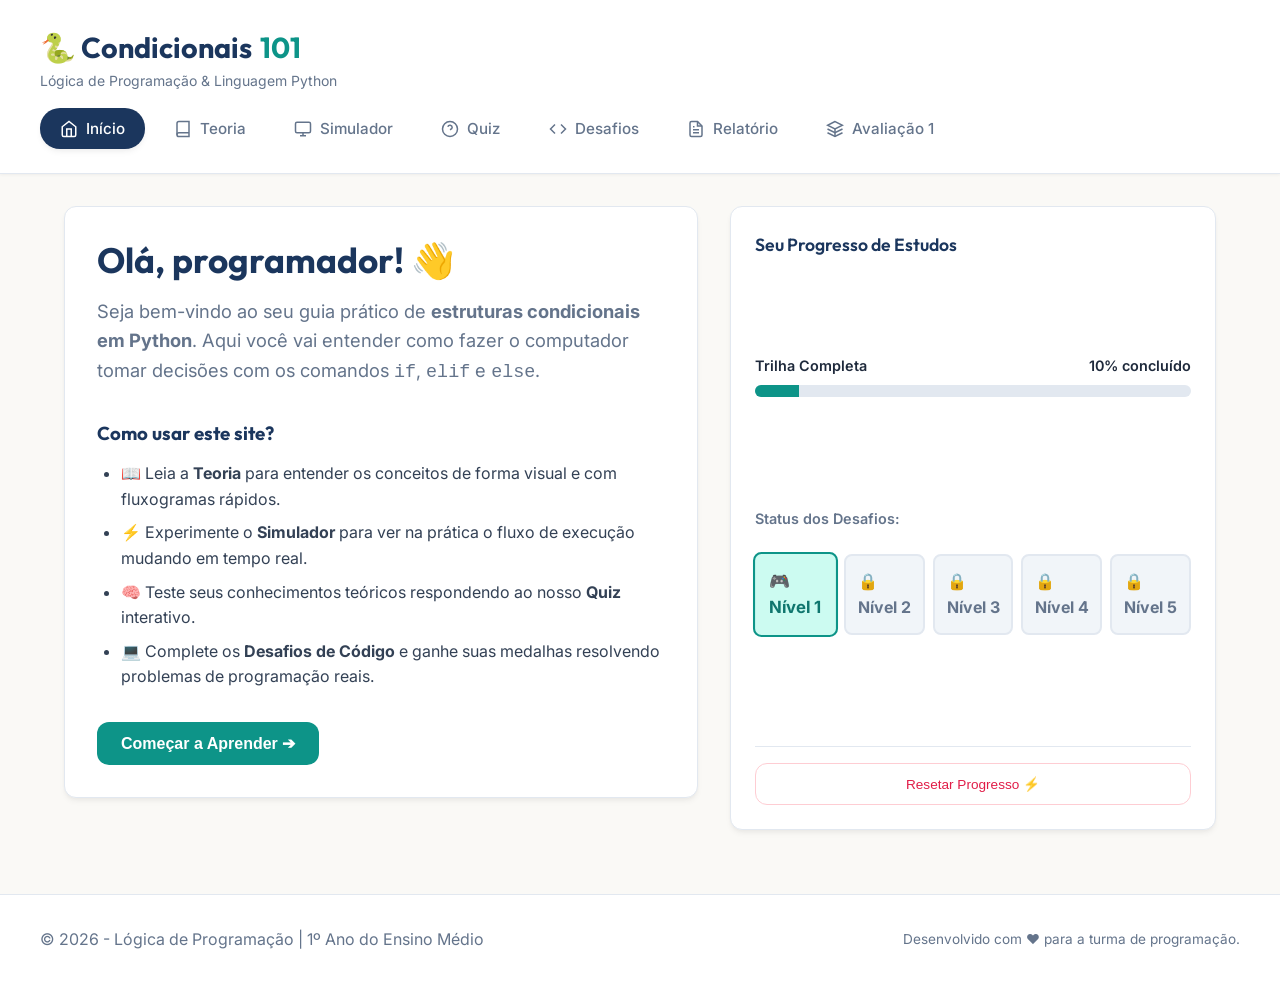
==== commit 62da4b36: "feat: adiciona secao de avaliacao protegida por senha" ====
--- a/Logica de Programação/1-Teoria/site-1(condicionais)/index.html
+++ b/Logica de Programação/1-Teoria/site-1(condicionais)/index.html
@@ -41,6 +41,10 @@
         <button class="tab-btn" data-tab="report" id="tab-nav-report">
           <svg width="18" height="18" viewBox="0 0 24 24" fill="none" stroke="currentColor" stroke-width="2"><path d="M14 2H6a2 2 0 0 0-2 2v16a2 2 0 0 0 2 2h12a2 2 0 0 0 2-2V8z"></path><polyline points="14 2 14 8 20 8"></polyline><line x1="16" y1="13" x2="8" y2="13"></line><line x1="16" y1="17" x2="8" y2="17"></line><polyline points="10 9 9 9 8 9"></polyline></svg>
           Relatório
+        </button>
+        <button class="tab-btn" data-tab="exam" id="tab-nav-exam">
+          <svg width="18" height="18" viewBox="0 0 24 24" fill="none" stroke="currentColor" stroke-width="2"><path d="M12 2L2 7l10 5 10-5-10-5z"></path><path d="M2 17l10 5 10-5"></path><path d="M2 12l10 5 10-5"></path><path d="M12 12v10"></path></svg>
+          Avaliação 1
         </button>
       </nav>
     </div>
@@ -355,6 +359,143 @@
       </div>
     </section>
 
+    <!-- ABA 7: AVALIAÇÃO 1 (PROTEGIDA POR SENHA) -->
+    <section id="exam-tab" class="tab-content">
+      <!-- Tela de Senha (mostrada inicialmente) -->
+      <div id="exam-auth-card" class="card" style="max-width: 500px; margin: 2rem auto; text-align: center;">
+        <div class="success-badge-large" style="background-color: var(--accent-teal-light); color: var(--accent-teal);">🔒</div>
+        <h2 class="card-title" style="margin-top: 1rem;">Área Restrita: Avaliação 1</h2>
+        <p style="color: var(--text-light); margin-bottom: 1.5rem;">
+          Esta seção é reservada para a realização da prova de Lógica de Programação. Solicite a senha de acesso ao professor.
+        </p>
+        <div style="display: flex; flex-direction: column; gap: 1rem; align-items: center; width: 100%;">
+          <input type="password" id="exam-password-input" placeholder="Digite a senha de acesso" style="width: 100%; max-width: 300px; padding: 0.6rem 1rem; border: 1px solid var(--border-color); border-radius: var(--border-radius-sm); font-size: 1rem; text-align: center; outline: none;" onkeydown="if(event.key === 'Enter') unlockExam()">
+          <button onclick="unlockExam()" class="primary-btn" id="exam-unlock-btn" style="width: 100%; max-width: 300px; justify-content: center;">Acessar Avaliação ➔</button>
+          <div id="exam-auth-error" style="color: var(--color-error); font-size: 0.9rem; font-weight: 600; display: none; margin-top: 0.5rem;">Senha incorreta. Tente novamente!</div>
+        </div>
+      </div>
+
+      <!-- Área da Prova (mostrada somente após acertar a senha) -->
+      <div id="exam-content-card" style="display: none;">
+        <!-- Card de Identificação -->
+        <div class="card" style="max-width: 800px; margin: 0 auto 2rem;">
+          <h2 class="card-title">📝 Identificação do Aluno</h2>
+          <p style="color: var(--text-light); margin-bottom: 1.5rem;">
+            Por favor, insira seu nome completo antes de iniciar a resolução das questões da prova.
+          </p>
+          <div style="display: flex; gap: 1rem; align-items: center; max-width: 600px; flex-wrap: wrap;">
+            <label for="exam-student-name" style="font-weight: 600; color: var(--primary-navy); min-width: 120px;">Nome Completo:</label>
+            <input type="text" id="exam-student-name" placeholder="Nome Completo do Aluno" style="flex-grow: 1; padding: 0.6rem 1rem; border: 1px solid var(--border-color); border-radius: var(--border-radius-sm); outline: none; font-size: 1rem;" oninput="onExamNameChange(this.value)">
+          </div>
+        </div>
+
+        <!-- Área de Questões / Workspace do Exam -->
+        <div class="exam-workspace-container" id="exam-questions-area" style="display: none; max-width: 1200px; margin: 0 auto;">
+          <div class="challenges-grid">
+            <!-- Lista de Questões lateral -->
+            <div class="challenge-list">
+              <div class="challenge-list-title" style="background-color: var(--primary-navy); color: #FFFFFF;">Questões da Prova</div>
+              <div id="exam-list-container">
+                <!-- Gerado via JS (Questão 1, 2, 3) -->
+              </div>
+            </div>
+
+            <!-- Editor de Código da Questão Ativa -->
+            <div class="card workspace-card" style="padding: 1.5rem;">
+              <div class="challenge-desc">
+                <h3 id="exam-q-title">Questão 1</h3>
+                <p id="exam-q-description">Carregando...</p>
+              </div>
+
+              <div>
+                <div class="editor-header" style="background-color: var(--primary-navy);">
+                  <span>Editor de Código (Avaliação)</span>
+                  <span class="lang">python 3</span>
+                </div>
+                <div class="editor-container">
+                  <textarea id="exam-code-editor" class="code-textarea" spellcheck="false" oninput="onExamCodeInput(this.value)"></textarea>
+                </div>
+                <div class="editor-toolbar">
+                  <button onclick="resetExamCode()" class="btn-secondary">Limpar Código 🔄</button>
+                  <button onclick="runAndValidateExamCode()" class="primary-btn" style="background-color: var(--primary-navy);">
+                    <svg width="18" height="18" viewBox="0 0 24 24" fill="currentColor"><polygon points="5 3 19 12 5 21 5 3"></polygon></svg>
+                    Testar Código ⚡
+                  </button>
+                </div>
+              </div>
+
+              <!-- Painel de Resultados do Validador -->
+              <div id="exam-results-panel" class="results-panel">
+                <!-- Inserido dinamicamente via JS -->
+              </div>
+            </div>
+          </div>
+
+          <!-- Rodapé de Ações do Exame -->
+          <div style="margin-top: 2rem; display: flex; justify-content: space-between; align-items: center; background: #FFFFFF; border: 1px solid var(--border-color); border-radius: var(--border-radius-md); padding: 1.5rem; box-shadow: var(--shadow-sm);">
+            <div>
+              <h4 style="font-family: var(--font-title); color: var(--primary-navy); margin-bottom: 0.25rem;">Pronto para entregar?</h4>
+              <p style="color: var(--text-light); font-size: 0.9rem;">
+                Revise suas respostas com calma. Você poderá conferir todos os seus códigos antes do envio.
+              </p>
+            </div>
+            <button onclick="openExamReview()" class="primary-btn" style="background-color: var(--accent-teal); font-size: 1.1rem; padding: 0.8rem 1.5rem;" id="exam-review-btn">
+              Revisar e Enviar Avaliação ➔
+            </button>
+          </div>
+        </div>
+      </div>
+
+      <!-- Modal de Revisão e Envio -->
+      <div id="exam-review-modal" class="modal-backdrop" style="display: none;">
+        <div class="modal-content" style="max-width: 850px;">
+          <div class="modal-header">
+            <h3 style="font-family: var(--font-title); color: var(--primary-navy); margin: 0;">📋 Revisão da Avaliação 1</h3>
+            <button onclick="closeExamReview()" class="close-btn">&times;</button>
+          </div>
+          <div class="modal-body" style="max-height: 60vh; overflow-y: auto;">
+            <div id="exam-review-student-info" style="margin-bottom: 1.5rem; padding-bottom: 1rem; border-bottom: 1px solid var(--border-color);">
+              <!-- Nome do aluno -->
+            </div>
+            <div id="exam-review-questions-list">
+              <!-- Códigos escritos e status de teste de cada questão -->
+            </div>
+            <div class="quiz-feedback warning" style="margin-top: 1.5rem; display: block; background-color: #FEF3C7; border-left: 4px solid #F59E0B; color: #92400E; padding: 1rem; border-radius: 4px;">
+              <strong>⚠️ Instruções de Envio:</strong><br>
+              Ao clicar no botão de envio abaixo, seu cliente de e-mail local (Outlook, Gmail ou Mail do celular/computador) será aberto com o relatório preenchido direcionado para o professor (<strong>euclidespaim@gmail.com</strong>). <br>
+              <strong>Por favor, lembre-se de clicar em "Enviar" na janela do e-mail que se abrir!</strong> Se o e-mail não abrir ou se você estiver usando um computador da escola sem e-mail configurado, não se preocupe: na próxima tela você poderá copiar o relatório em texto ou baixá-lo como arquivo para enviar manualmente.
+            </div>
+          </div>
+          <div class="modal-footer">
+            <button onclick="closeExamReview()" class="btn-secondary">Voltar à Prova</button>
+            <button onclick="submitExamFinal()" class="primary-btn" style="background-color: var(--accent-teal); font-size: 1.05rem;">
+              Enviar para euclidespaim@gmail.com ✉️
+            </button>
+          </div>
+        </div>
+      </div>
+
+      <!-- Tela de Sucesso Pós-Envio -->
+      <div id="exam-success-card" class="card" style="display: none; max-width: 750px; margin: 2rem auto; text-align: center;">
+        <div class="success-badge-large">🎉</div>
+        <h2 class="card-title" style="margin-top: 1rem;">Avaliação Concluída!</h2>
+        <p style="color: var(--text-light); margin-bottom: 1.5rem;">
+          Seu relatório de avaliação foi gerado com sucesso. Caso o seu cliente de e-mail não tenha aberto automaticamente, utilize as opções abaixo para entregar sua prova para o professor.
+        </p>
+        
+        <div style="background-color: var(--bg-cream); border: 1px solid var(--border-color); border-radius: var(--border-radius-sm); padding: 1.25rem; text-align: left; margin-bottom: 2rem;">
+          <h4 style="color: var(--primary-navy); margin-bottom: 0.5rem; font-family: var(--font-title);">Relatório Gerado:</h4>
+          <textarea id="exam-report-text-copy" readonly style="width: 100%; height: 220px; font-family: var(--font-code); font-size: 0.85rem; padding: 0.5rem; border: 1px solid var(--border-color); border-radius: 4px; resize: none; background-color: #F8FAFC; outline: none;"></textarea>
+        </div>
+
+        <div style="display: flex; justify-content: center; gap: 1rem; flex-wrap: wrap;">
+          <button onclick="copyExamReportToClipboard()" class="btn-secondary" id="exam-copy-btn">Copiar Relatório 📋</button>
+          <button onclick="downloadExamReportAsTxt()" class="btn-secondary">Baixar Arquivo .txt 💾</button>
+          <button onclick="retryMailtoSubmit()" class="primary-btn" style="background-color: var(--accent-teal);">Reabrir E-mail ✉️</button>
+        </div>
+      </div>
+    </section>
+
   </main>
 
   <!-- RODAPÉ -->
--- a/Logica de Programação/1-Teoria/site-1(condicionais)/style.css
+++ b/Logica de Programação/1-Teoria/site-1(condicionais)/style.css
@@ -1083,3 +1083,121 @@
     border-radius: 12px !important;
   }
 }
+
+/* --- Estilos para o Modal da Avaliação 1 --- */
+.modal-backdrop {
+  position: fixed;
+  top: 0;
+  left: 0;
+  width: 100vw;
+  height: 100vh;
+  background-color: rgba(15, 23, 42, 0.6);
+  backdrop-filter: blur(4px);
+  display: flex;
+  justify-content: center;
+  align-items: center;
+  z-index: 1000;
+  animation: fadeIn 0.3s ease;
+}
+
+.modal-content {
+  background-color: #FFFFFF;
+  border-radius: var(--border-radius-md);
+  box-shadow: 0 20px 25px -5px rgba(0, 0, 0, 0.1), 0 10px 10px -5px rgba(0, 0, 0, 0.04);
+  width: 90%;
+  max-width: 850px;
+  display: flex;
+  flex-direction: column;
+  animation: slideUp 0.3s cubic-bezier(0.16, 1, 0.3, 1);
+  overflow: hidden;
+  border: 1px solid var(--border-color);
+}
+
+.modal-header {
+  padding: 1.25rem 1.5rem;
+  border-bottom: 1px solid var(--border-color);
+  display: flex;
+  justify-content: space-between;
+  align-items: center;
+  background-color: var(--bg-cream);
+}
+
+.modal-body {
+  padding: 1.5rem;
+  overflow-y: auto;
+  max-height: 65vh;
+}
+
+.modal-footer {
+  padding: 1rem 1.5rem;
+  border-top: 1px solid var(--border-color);
+  display: flex;
+  justify-content: flex-end;
+  gap: 1rem;
+  background-color: var(--bg-cream);
+}
+
+.close-btn {
+  background: none;
+  border: none;
+  font-size: 1.75rem;
+  font-weight: bold;
+  color: var(--text-light);
+  cursor: pointer;
+  line-height: 1;
+  transition: color 0.2s;
+}
+
+.close-btn:hover {
+  color: var(--color-error);
+}
+
+/* Layout específico do workspace do Exam */
+.exam-workspace-container {
+  animation: fadeIn 0.3s ease;
+}
+
+#exam-review-questions-list .review-q-item {
+  margin-bottom: 1.5rem;
+  border: 1px solid var(--border-color);
+  border-radius: var(--border-radius-sm);
+  overflow: hidden;
+}
+
+#exam-review-questions-list .review-q-header {
+  background-color: var(--bg-cream);
+  padding: 0.75rem 1rem;
+  font-weight: 600;
+  color: var(--primary-navy);
+  border-bottom: 1px solid var(--border-color);
+  display: flex;
+  justify-content: space-between;
+  align-items: center;
+}
+
+#exam-review-questions-list .review-q-body {
+  padding: 1rem;
+  background-color: #FFFFFF;
+}
+
+#exam-review-questions-list .review-q-code {
+  background-color: #1E293B;
+  color: #F8FAFC;
+  padding: 0.75rem;
+  border-radius: 4px;
+  font-family: var(--font-code);
+  font-size: 0.9rem;
+  white-space: pre-wrap;
+  margin-top: 0.5rem;
+  border-left: 3px solid var(--primary-navy);
+}
+
+@keyframes slideUp {
+  from { transform: translateY(20px); opacity: 0; }
+  to { transform: translateY(0); opacity: 1; }
+}
+
+@keyframes fadeIn {
+  from { opacity: 0; }
+  to { opacity: 1; }
+}
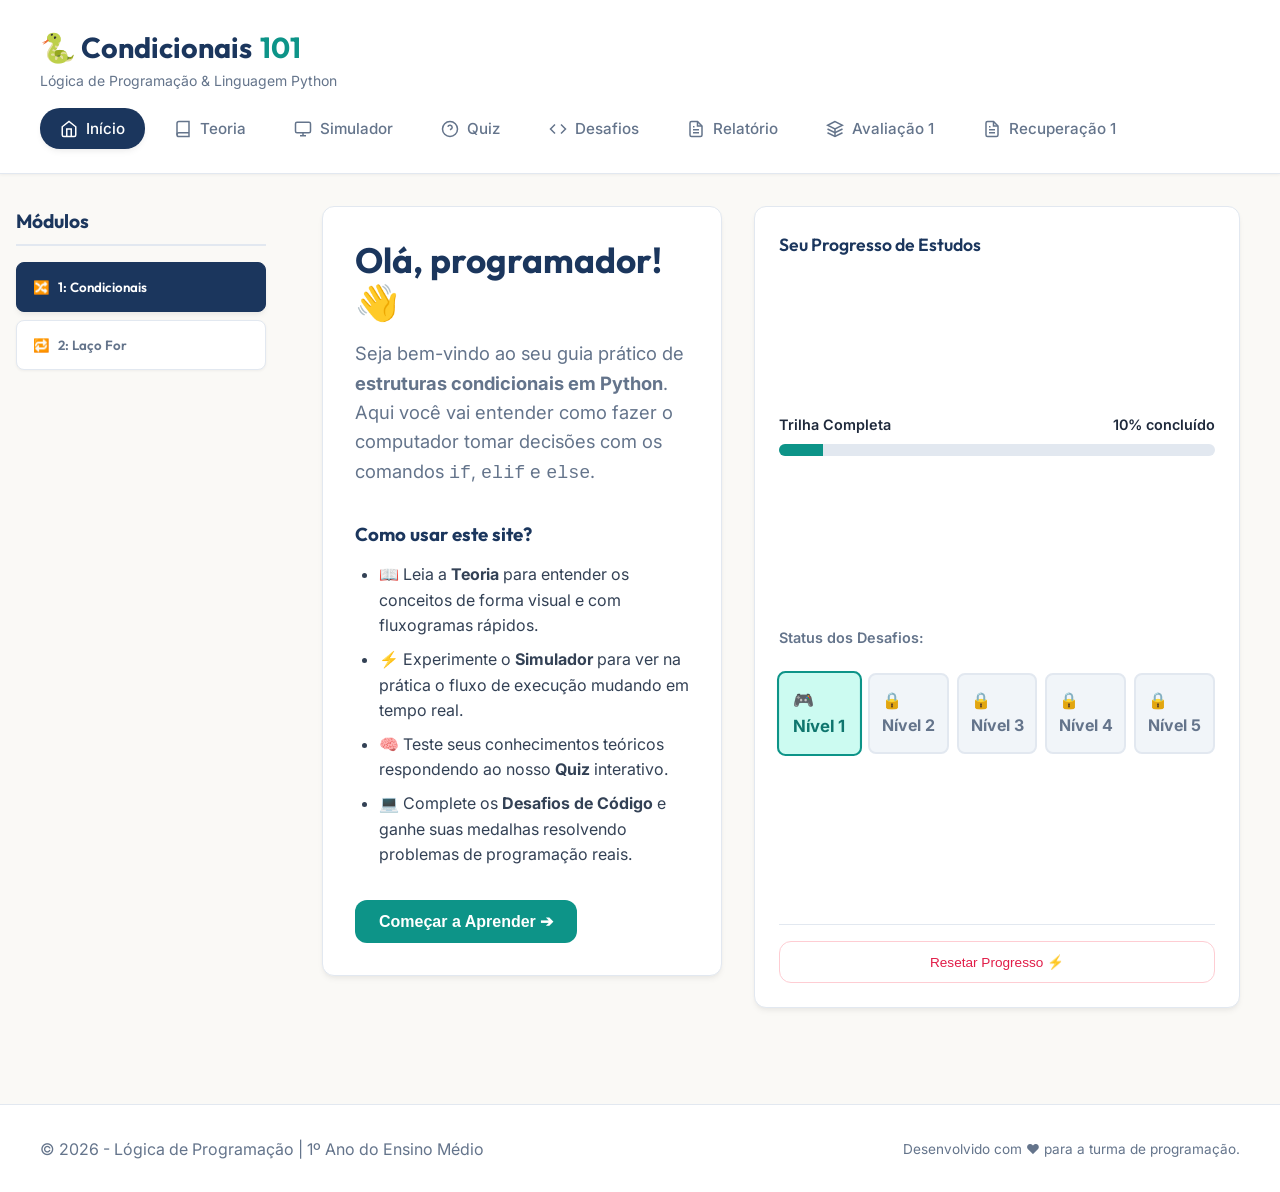
==== commit dbc8506a: "feat: adiciona Prova de Recuperação 1 protegida por senha" ====
--- a/Logica de Programação/1-Teoria/site-1(condicionais)/index.html
+++ b/Logica de Programação/1-Teoria/site-1(condicionais)/index.html
@@ -46,12 +46,32 @@
           <svg width="18" height="18" viewBox="0 0 24 24" fill="none" stroke="currentColor" stroke-width="2"><path d="M12 2L2 7l10 5 10-5-10-5z"></path><path d="M2 17l10 5 10-5"></path><path d="M2 12l10 5 10-5"></path><path d="M12 12v10"></path></svg>
           Avaliação 1
         </button>
+        <button class="tab-btn" data-tab="recovery" id="tab-nav-recovery">
+          <svg width="18" height="18" viewBox="0 0 24 24" fill="none" stroke="currentColor" stroke-width="2"><path d="M14 2H6a2 2 0 0 0-2 2v16a2 2 0 0 0 2 2h12a2 2 0 0 0 2-2V8z"></path><polyline points="14 2 14 8 20 8"></polyline><line x1="16" y1="13" x2="8" y2="13"></line><line x1="16" y1="17" x2="8" y2="17"></line><polyline points="10 9 9 9 8 9"></polyline></svg>
+          Recuperação 1
+        </button>
       </nav>
     </div>
   </header>
 
-  <!-- CONTEÚDO PRINCIPAL -->
-  <main>
+  <div class="app-container">
+    <!-- MENU LATERAL SANFONA -->
+    <aside class="app-sidebar">
+      <div class="sidebar-header">
+        <h2>Módulos</h2>
+      </div>
+      <div class="accordion-menu">
+        <button class="accordion-item active" id="module-btn-condicionais" onclick="loadModule('condicionais')">
+          <span class="icon">🔀</span> 1: Condicionais
+        </button>
+        <button class="accordion-item" id="module-btn-laco_for" onclick="loadModule('laco_for')">
+          <span class="icon">🔁</span> 2: Laço For
+        </button>
+      </div>
+    </aside>
+
+    <!-- CONTEÚDO PRINCIPAL -->
+    <main>
     
     <!-- ABA 1: INÍCIO / VISÃO GERAL -->
     <section id="home-tab" class="tab-content active">
@@ -236,8 +256,8 @@
           Mova os controles deslizantes para alterar o valor da nota. Observe em tempo real qual linha do código em Python é executada (iluminada em verde) e o que é impresso no console.
         </p>
         
-        <div class="simulator-layout">
-          <!-- Controles do Simulador -->
+        <div class="simulator-layout" id="sim-if-view">
+          <!-- Controles do Simulador IF -->
           <div class="controls-card">
             <div class="control-item">
               <label for="sim-slider-nota">Alterar a Nota do Aluno:</label>
@@ -256,7 +276,7 @@
             </div>
           </div>
           
-          <!-- Visualizador do Código e Console -->
+          <!-- Visualizador do Código e Console IF -->
           <div class="sim-code-card">
             <div class="sim-code-editor">
               <div class="sim-line" id="sim-line-1">nota = <span style="color: #38BDF8;" id="sim-code-val">7.5</span></div>
@@ -274,6 +294,45 @@
             </div>
           </div>
         </div>
+
+        <div class="simulator-layout" id="sim-for-view" style="display: none;">
+          <!-- Controles do Simulador FOR -->
+          <div class="controls-card">
+            <div class="control-item">
+              <label for="sim-slider-for">Número de Voltas (N):</label>
+              <div class="control-slider-container">
+                <input type="range" id="sim-slider-for" class="control-slider" min="1" max="5" step="1" value="3">
+                <span class="control-value" id="sim-val-for">3</span>
+              </div>
+              <p style="font-size: 0.85rem; color: var(--text-light); margin-top: 0.5rem;">
+                Controla quantas vezes o bloco será executado (de 1 a 5).
+              </p>
+            </div>
+            <div style="margin-top: 1rem;">
+              <button onclick="runForSimulatorAnimation()" class="primary-btn" id="btn-run-for-sim">Executar Animação ▶️</button>
+            </div>
+            
+            <div style="background-color: var(--accent-teal-light); color: var(--accent-teal-hover); padding: 1rem; border-radius: var(--border-radius-sm); font-size: 0.9rem; margin-top: 1rem;">
+              <strong>💡 O que observar?</strong><br>
+              O <code>for</code> passa por todos os valores gerados pela função <code>range()</code>. A variável <code>i</code> assume um novo valor a cada volta e executa o corpo inteiro do laço antes de voltar ao início.
+            </div>
+          </div>
+          
+          <!-- Visualizador do Código e Console FOR -->
+          <div class="sim-code-card">
+            <div class="sim-code-editor">
+              <div class="sim-line" id="sim-for-line-1">voltas = <span style="color: #38BDF8;" id="sim-code-for-val">3</span></div>
+              <div class="sim-line" id="sim-for-line-2"></div>
+              <div class="sim-line" id="sim-for-line-3"><span style="color: #F43F5E;">for</span> i <span style="color: #F43F5E;">in</span> <span style="color: #38BDF8;">range</span>(voltas):</div>
+              <div class="sim-line" id="sim-for-line-4">    <span style="color: #A855F7;">print</span>(<span style="color: #10B981;">"Volta número:"</span>, i)</div>
+              <div class="sim-line" id="sim-for-line-5"><span style="color: #A855F7;">print</span>(<span style="color: #10B981;">"Fim da corrida!"</span>)</div>
+            </div>
+            
+            <div class="sim-console">
+              <div id="sim-console-output-for" style="color: #E2E8F0; font-weight: 500; white-space: pre-wrap;"></div>
+            </div>
+          </div>
+        </div>
       </div>
     </section>
 
@@ -317,7 +376,10 @@
               <span class="lang">python 3</span>
             </div>
             <div class="editor-container">
-              <textarea id="chal-code-editor" class="code-textarea" spellcheck="false" oninput="onCodeEditorInput(this.value)"></textarea>
+              <div class="editor-wrapper notranslate" translate="no">
+                <textarea id="chal-code-editor" class="code-textarea" spellcheck="false" translate="no" oninput="onCodeEditorInput(this.value); updateEditorHighlight(this, this.nextElementSibling)" onscroll="syncEditorScroll(this, this.nextElementSibling)"></textarea>
+                <pre id="chal-code-highlight"><code></code></pre>
+              </div>
             </div>
             
             <div class="editor-toolbar">
@@ -379,13 +441,19 @@
       <div id="exam-content-card" style="display: none;">
         <!-- Card de Identificação -->
         <div class="card" style="max-width: 800px; margin: 0 auto 2rem;">
-          <h2 class="card-title">📝 Identificação do Aluno</h2>
+          <h2 class="card-title">📝 Identificação dos Alunos (Duplas ou Individual)</h2>
           <p style="color: var(--text-light); margin-bottom: 1.5rem;">
-            Por favor, insira seu nome completo antes de iniciar a resolução das questões da prova.
+            Insira o nome dos integrantes da dupla. Se estiver realizando a avaliação individualmente, preencha apenas o campo do Integrante 1.
           </p>
-          <div style="display: flex; gap: 1rem; align-items: center; max-width: 600px; flex-wrap: wrap;">
-            <label for="exam-student-name" style="font-weight: 600; color: var(--primary-navy); min-width: 120px;">Nome Completo:</label>
-            <input type="text" id="exam-student-name" placeholder="Nome Completo do Aluno" style="flex-grow: 1; padding: 0.6rem 1rem; border: 1px solid var(--border-color); border-radius: var(--border-radius-sm); outline: none; font-size: 1rem;" oninput="onExamNameChange(this.value)">
+          <div style="display: flex; flex-direction: column; gap: 1rem; max-width: 600px;">
+            <div style="display: flex; gap: 1rem; align-items: center; flex-wrap: wrap;">
+              <label for="exam-student-name-1" style="font-weight: 600; color: var(--primary-navy); min-width: 160px;">Nome do Integrante 1:</label>
+              <input type="text" id="exam-student-name-1" placeholder="Nome Completo do Aluno 1" style="flex-grow: 1; padding: 0.6rem 1rem; border: 1px solid var(--border-color); border-radius: var(--border-radius-sm); outline: none; font-size: 1rem;" oninput="onExamNameChange()">
+            </div>
+            <div style="display: flex; gap: 1rem; align-items: center; flex-wrap: wrap;">
+              <label for="exam-student-name-2" style="font-weight: 600; color: var(--primary-navy); min-width: 160px;">Nome do Integrante 2:</label>
+              <input type="text" id="exam-student-name-2" placeholder="Nome Completo do Aluno 2 (Opcional)" style="flex-grow: 1; padding: 0.6rem 1rem; border: 1px solid var(--border-color); border-radius: var(--border-radius-sm); outline: none; font-size: 1rem;" oninput="onExamNameChange()">
+            </div>
           </div>
         </div>
 
@@ -413,7 +481,10 @@
                   <span class="lang">python 3</span>
                 </div>
                 <div class="editor-container">
-                  <textarea id="exam-code-editor" class="code-textarea" spellcheck="false" oninput="onExamCodeInput(this.value)"></textarea>
+                  <div class="editor-wrapper notranslate" translate="no">
+                    <textarea id="exam-code-editor" class="code-textarea" spellcheck="false" translate="no" oninput="onExamCodeInput(this.value); updateEditorHighlight(this, this.nextElementSibling)" onscroll="syncEditorScroll(this, this.nextElementSibling)"></textarea>
+                    <pre id="exam-code-highlight"><code></code></pre>
+                  </div>
                 </div>
                 <div class="editor-toolbar">
                   <button onclick="resetExamCode()" class="btn-secondary">Limpar Código 🔄</button>
@@ -432,16 +503,19 @@
           </div>
 
           <!-- Rodapé de Ações do Exame -->
-          <div style="margin-top: 2rem; display: flex; justify-content: space-between; align-items: center; background: #FFFFFF; border: 1px solid var(--border-color); border-radius: var(--border-radius-md); padding: 1.5rem; box-shadow: var(--shadow-sm);">
+          <div style="margin-top: 2rem; display: flex; justify-content: space-between; align-items: center; background: #FFFFFF; border: 1px solid var(--border-color); border-radius: var(--border-radius-md); padding: 1.5rem; box-shadow: var(--shadow-sm); flex-wrap: wrap; gap: 1rem;">
             <div>
               <h4 style="font-family: var(--font-title); color: var(--primary-navy); margin-bottom: 0.25rem;">Pronto para entregar?</h4>
               <p style="color: var(--text-light); font-size: 0.9rem;">
                 Revise suas respostas com calma. Você poderá conferir todos os seus códigos antes do envio.
               </p>
             </div>
-            <button onclick="openExamReview()" class="primary-btn" style="background-color: var(--accent-teal); font-size: 1.1rem; padding: 0.8rem 1.5rem;" id="exam-review-btn">
-              Revisar e Enviar Avaliação ➔
-            </button>
+            <div style="display: flex; gap: 1rem; align-items: center;">
+              <button onclick="resetEntireExam()" class="btn-secondary" style="border-color: #FECDD3; color: var(--color-error); padding: 0.8rem 1.2rem;">Resetar Prova 🔄</button>
+              <button onclick="openExamReview()" class="primary-btn" style="background-color: var(--accent-teal); font-size: 1.1rem; padding: 0.8rem 1.5rem;" id="exam-review-btn">
+                Revisar e Enviar Avaliação ➔
+              </button>
+            </div>
           </div>
         </div>
       </div>
@@ -489,14 +563,170 @@
         </div>
 
         <div style="display: flex; justify-content: center; gap: 1rem; flex-wrap: wrap;">
+          <button onclick="openExamReview()" class="primary-btn" style="background-color: var(--primary-navy);">Abrir Relatório da Prova 📋</button>
           <button onclick="copyExamReportToClipboard()" class="btn-secondary" id="exam-copy-btn">Copiar Relatório 📋</button>
           <button onclick="downloadExamReportAsTxt()" class="btn-secondary">Baixar Arquivo .txt 💾</button>
+          <button onclick="resetSubmittedExam()" class="btn-secondary" style="border-color: #FECDD3; color: var(--color-warning);">Liberar Envio (Senha do Professor) 🔑</button>
+          <button onclick="resetEntireExam()" class="btn-secondary" style="border-color: #FECDD3; color: var(--color-error);">Resetar Prova Completamente 🔄</button>
           <button onclick="retryMailtoSubmit()" class="primary-btn" style="background-color: var(--accent-teal);">Reabrir E-mail ✉️</button>
         </div>
       </div>
     </section>
 
+    <!-- ABA 8: PROVA DE RECUPERAÇÃO (PROTEGIDA POR SENHA) -->
+    <section id="recovery-tab" class="tab-content">
+      <!-- Tela de Senha (mostrada inicialmente) -->
+      <div id="recovery-auth-card" class="card" style="max-width: 500px; margin: 2rem auto; text-align: center;">
+        <div class="success-badge-large" style="background-color: var(--accent-teal-light); color: var(--accent-teal);">🔒</div>
+        <h2 class="card-title" style="margin-top: 1rem;">Área Restrita: Prova de Recuperação 1</h2>
+        <p style="color: var(--text-light); margin-bottom: 1.5rem;">
+          Esta seção é reservada para a realização da prova de recuperação de Lógica de Programação. Solicite a senha de acesso ao professor.
+        </p>
+        <div style="display: flex; flex-direction: column; gap: 1rem; align-items: center; width: 100%;">
+          <input type="password" id="recovery-password-input" placeholder="Digite a senha de acesso" style="width: 100%; max-width: 300px; padding: 0.6rem 1rem; border: 1px solid var(--border-color); border-radius: var(--border-radius-sm); font-size: 1rem; text-align: center; outline: none;" onkeydown="if(event.key === 'Enter') unlockRecovery()">
+          <button onclick="unlockRecovery()" class="primary-btn" id="recovery-unlock-btn" style="width: 100%; max-width: 300px; justify-content: center;">Acessar Recuperação ➔</button>
+          <div id="recovery-auth-error" style="color: var(--color-error); font-size: 0.9rem; font-weight: 600; display: none; margin-top: 0.5rem;">Senha incorreta. Tente novamente!</div>
+        </div>
+      </div>
+
+      <!-- Área da Prova (mostrada somente após acertar a senha) -->
+      <div id="recovery-content-card" style="display: none;">
+        <!-- Card de Identificação -->
+        <div class="card" style="max-width: 800px; margin: 0 auto 2rem;">
+          <h2 class="card-title">📝 Identificação dos Alunos (Duplas ou Individual)</h2>
+          <p style="color: var(--text-light); margin-bottom: 1.5rem;">
+            Insira o nome dos integrantes da dupla. Se estiver realizando a avaliação individualmente, preencha apenas o campo do Integrante 1.
+          </p>
+          <div style="display: flex; flex-direction: column; gap: 1rem; max-width: 600px;">
+            <div style="display: flex; gap: 1rem; align-items: center; flex-wrap: wrap;">
+              <label for="recovery-student-name-1" style="font-weight: 600; color: var(--primary-navy); min-width: 160px;">Nome do Integrante 1:</label>
+              <input type="text" id="recovery-student-name-1" placeholder="Nome Completo do Aluno 1" style="flex-grow: 1; padding: 0.6rem 1rem; border: 1px solid var(--border-color); border-radius: var(--border-radius-sm); outline: none; font-size: 1rem;" oninput="onRecoveryNameChange()">
+            </div>
+            <div style="display: flex; gap: 1rem; align-items: center; flex-wrap: wrap;">
+              <label for="recovery-student-name-2" style="font-weight: 600; color: var(--primary-navy); min-width: 160px;">Nome do Integrante 2:</label>
+              <input type="text" id="recovery-student-name-2" placeholder="Nome Completo do Aluno 2 (Opcional)" style="flex-grow: 1; padding: 0.6rem 1rem; border: 1px solid var(--border-color); border-radius: var(--border-radius-sm); outline: none; font-size: 1rem;" oninput="onRecoveryNameChange()">
+            </div>
+          </div>
+        </div>
+
+        <!-- Área de Questões / Workspace do Exam -->
+        <div class="exam-workspace-container" id="recovery-questions-area" style="display: none; max-width: 1200px; margin: 0 auto;">
+          <div class="challenges-grid">
+            <!-- Lista de Questões lateral -->
+            <div class="challenge-list">
+              <div class="challenge-list-title" style="background-color: var(--primary-navy); color: #FFFFFF;">Questões da Prova</div>
+              <div id="recovery-list-container">
+                <!-- Gerado via JS (Questão 1, 2, 3) -->
+              </div>
+            </div>
+
+            <!-- Editor de Código da Questão Ativa -->
+            <div class="card workspace-card" style="padding: 1.5rem;">
+              <div class="challenge-desc">
+                <h3 id="recovery-q-title">Questão 1</h3>
+                <p id="recovery-q-description">Carregando...</p>
+              </div>
+
+              <div>
+                <div class="editor-header" style="background-color: var(--primary-navy);">
+                  <span>Editor de Código (Recuperação)</span>
+                  <span class="lang">python 3</span>
+                </div>
+                <div class="editor-container">
+                  <div class="editor-wrapper notranslate" translate="no">
+                    <textarea id="recovery-code-editor" class="code-textarea" spellcheck="false" translate="no" oninput="onRecoveryCodeInput(this.value); updateEditorHighlight(this, this.nextElementSibling)" onscroll="syncEditorScroll(this, this.nextElementSibling)"></textarea>
+                    <pre id="recovery-code-highlight"><code></code></pre>
+                  </div>
+                </div>
+                <div class="editor-toolbar">
+                  <button onclick="resetRecoveryCode()" class="btn-secondary">Limpar Código 🔄</button>
+                  <button onclick="runAndValidateRecoveryCode()" class="primary-btn" style="background-color: var(--primary-navy);">
+                    <svg width="18" height="18" viewBox="0 0 24 24" fill="currentColor"><polygon points="5 3 19 12 5 21 5 3"></polygon></svg>
+                    Testar Código ⚡
+                  </button>
+                </div>
+              </div>
+
+              <!-- Painel de Resultados do Validador -->
+              <div id="recovery-results-panel" class="results-panel">
+                <!-- Inserido dinamicamente via JS -->
+              </div>
+            </div>
+          </div>
+
+          <!-- Rodapé de Ações do Exame -->
+          <div style="margin-top: 2rem; display: flex; justify-content: space-between; align-items: center; background: #FFFFFF; border: 1px solid var(--border-color); border-radius: var(--border-radius-md); padding: 1.5rem; box-shadow: var(--shadow-sm); flex-wrap: wrap; gap: 1rem;">
+            <div>
+              <h4 style="font-family: var(--font-title); color: var(--primary-navy); margin-bottom: 0.25rem;">Pronto para entregar?</h4>
+              <p style="color: var(--text-light); font-size: 0.9rem;">
+                Revise suas respostas com calma. Você poderá conferir todos os seus códigos antes do envio.
+              </p>
+            </div>
+            <div style="display: flex; gap: 1rem; align-items: center;">
+              <button onclick="resetEntireRecovery()" class="btn-secondary" style="border-color: #FECDD3; color: var(--color-error); padding: 0.8rem 1.2rem;">Resetar Prova 🔄</button>
+              <button onclick="openRecoveryReview()" class="primary-btn" style="background-color: var(--accent-teal); font-size: 1.1rem; padding: 0.8rem 1.5rem;" id="recovery-review-btn">
+                Revisar e Enviar Recuperação ➔
+              </button>
+            </div>
+          </div>
+        </div>
+      </div>
+
+      <!-- Modal de Revisão e Envio -->
+      <div id="recovery-review-modal" class="modal-backdrop" style="display: none;">
+        <div class="modal-content" style="max-width: 850px;">
+          <div class="modal-header">
+            <h3 style="font-family: var(--font-title); color: var(--primary-navy); margin: 0;">📋 Revisão da Recuperação 1</h3>
+            <button onclick="closeRecoveryReview()" class="close-btn">&times;</button>
+          </div>
+          <div class="modal-body" style="max-height: 60vh; overflow-y: auto;">
+            <div id="recovery-review-student-info" style="margin-bottom: 1.5rem; padding-bottom: 1rem; border-bottom: 1px solid var(--border-color);">
+              <!-- Nome do aluno -->
+            </div>
+            <div id="recovery-review-questions-list">
+              <!-- Códigos escritos e status de teste de cada questão -->
+            </div>
+            <div class="quiz-feedback warning" style="margin-top: 1.5rem; display: block; background-color: #FEF3C7; border-left: 4px solid #F59E0B; color: #92400E; padding: 1rem; border-radius: 4px;">
+              <strong>⚠️ Instruções de Envio:</strong><br>
+              Ao clicar no botão de envio abaixo, seu cliente de e-mail local (Outlook, Gmail ou Mail do celular/computador) será aberto com o relatório preenchido direcionado para o professor (<strong>euclidespaim@gmail.com</strong>). <br>
+              <strong>Por favor, lembre-se de clicar em "Enviar" na janela do e-mail que se abrir!</strong> Se o e-mail não abrir ou se você estiver usando um computador da escola sem e-mail configurado, não se preocupe: na próxima tela você poderá copiar o relatório em texto ou baixá-lo como arquivo para enviar manualmente.
+            </div>
+          </div>
+          <div class="modal-footer">
+            <button onclick="closeRecoveryReview()" class="btn-secondary">Voltar à Prova</button>
+            <button onclick="submitRecoveryFinal()" class="primary-btn" style="background-color: var(--accent-teal); font-size: 1.05rem;">
+              Enviar para euclidespaim@gmail.com ✉️
+            </button>
+          </div>
+        </div>
+      </div>
+
+      <!-- Tela de Sucesso Pós-Envio -->
+      <div id="recovery-success-card" class="card" style="display: none; max-width: 750px; margin: 2rem auto; text-align: center;">
+        <div class="success-badge-large">🎉</div>
+        <h2 class="card-title" style="margin-top: 1rem;">Recuperação Concluída!</h2>
+        <p style="color: var(--text-light); margin-bottom: 1.5rem;">
+          Seu relatório de recuperação foi gerado com sucesso. Caso o seu cliente de e-mail não tenha aberto automaticamente, utilize as opções abaixo para entregar sua prova para o professor.
+        </p>
+        
+        <div style="background-color: var(--bg-cream); border: 1px solid var(--border-color); border-radius: var(--border-radius-sm); padding: 1.25rem; text-align: left; margin-bottom: 2rem;">
+          <h4 style="color: var(--primary-navy); margin-bottom: 0.5rem; font-family: var(--font-title);">Relatório Gerado:</h4>
+          <textarea id="recovery-report-text-copy" readonly style="width: 100%; height: 220px; font-family: var(--font-code); font-size: 0.85rem; padding: 0.5rem; border: 1px solid var(--border-color); border-radius: 4px; resize: none; background-color: #F8FAFC; outline: none;"></textarea>
+        </div>
+
+        <div style="display: flex; justify-content: center; gap: 1rem; flex-wrap: wrap;">
+          <button onclick="openRecoveryReview()" class="primary-btn" style="background-color: var(--primary-navy);">Abrir Relatório da Prova 📋</button>
+          <button onclick="copyRecoveryReportToClipboard()" class="btn-secondary" id="recovery-copy-btn">Copiar Relatório 📋</button>
+          <button onclick="downloadRecoveryReportAsTxt()" class="btn-secondary">Baixar Arquivo .txt 💾</button>
+          <button onclick="resetSubmittedRecovery()" class="btn-secondary" style="border-color: #FECDD3; color: var(--color-warning);">Liberar Envio (Senha do Professor) 🔑</button>
+          <button onclick="resetEntireRecovery()" class="btn-secondary" style="border-color: #FECDD3; color: var(--color-error);">Resetar Prova Completamente 🔄</button>
+          <button onclick="retryMailtoRecoverySubmit()" class="primary-btn" style="background-color: var(--accent-teal);">Reabrir E-mail ✉️</button>
+        </div>
+      </div>
+    </section>
+
   </main>
+  </div>
 
   <!-- RODAPÉ -->
   <footer style="text-align: center; padding: 2rem; color: var(--text-light); border-top: 1px solid var(--border-color); background-color: var(--bg-card); margin-top: 4rem;">
--- a/Logica de Programação/1-Teoria/site-1(condicionais)/style.css
+++ b/Logica de Programação/1-Teoria/site-1(condicionais)/style.css
@@ -1201,3 +1201,185 @@
   from { opacity: 0; }
   to { opacity: 1; }
 }
+
+/* --- Estilos do Editor e Highlight (VS Code Style) --- */
+.editor-wrapper {
+  position: relative;
+  width: 100%;
+  height: 200px;
+  background-color: #1E293B;
+  box-sizing: border-box;
+  overflow: hidden;
+}
+
+.editor-wrapper textarea,
+.editor-wrapper pre {
+  position: absolute;
+  top: 0;
+  left: 0;
+  width: 100%;
+  height: 100%;
+  margin: 0;
+  padding: 1rem;
+  font-family: var(--font-code) !important;
+  font-size: 0.95rem !important;
+  line-height: 1.5 !important;
+  white-space: pre !important;
+  overflow: auto !important;
+  box-sizing: border-box !important;
+  border: none !important;
+  outline: none !important;
+  -webkit-font-smoothing: antialiased;
+  -moz-osx-font-smoothing: grayscale;
+}
+
+.editor-wrapper textarea {
+  color: transparent !important;
+  background: transparent !important;
+  caret-color: #38BDF8 !important; /* Cursor azul claro como no VS Code */
+  resize: none !important;
+  z-index: 2;
+  word-wrap: normal !important;
+  user-select: text !important;
+  -webkit-user-select: text !important;
+  -moz-user-select: text !important;
+  -ms-user-select: text !important;
+}
+
+.editor-wrapper pre {
+  color: #E2E8F0;
+  z-index: 1;
+  pointer-events: none;
+  scrollbar-width: none !important;
+  user-select: none !important;
+  -webkit-user-select: none !important;
+  -moz-user-select: none !important;
+  -ms-user-select: none !important;
+}
+
+.editor-wrapper pre::-webkit-scrollbar {
+  display: none !important;
+}
+
+.editor-wrapper pre code {
+  font-family: inherit !important;
+  font-size: inherit !important;
+  line-height: inherit !important;
+  white-space: inherit !important;
+  color: inherit !important;
+  background: transparent !important;
+  padding: 0 !important;
+  user-select: none !important;
+  -webkit-user-select: none !important;
+  -moz-user-select: none !important;
+  -ms-user-select: none !important;
+}
+
+/* Palavras-chave: if, elif, else, and, or, not, True, False */
+.hl-keyword {
+  color: #F43F5E !important;
+  font-weight: 600;
+}
+
+/* Funções integradas: print */
+.hl-builtin {
+  color: #F59E0B !important;
+}
+
+/* Números */
+.hl-number {
+  color: #A7F3D0 !important;
+}
+
+/* Strings */
+.hl-string {
+  color: #34D399 !important;
+}
+
+/* Comentários */
+.hl-comment {
+  color: #64748B !important;
+  font-style: italic !important;
+}
+
+/* Variáveis */
+.hl-variable {
+  color: #93C5FD !important;
+}
+
+/* --- Layout da Sidebar (Menu Sanfona) --- */
+.app-container {
+  display: flex;
+  max-width: 1400px;
+  margin: 0 auto;
+  gap: 2rem;
+  padding: 0 1rem;
+}
+
+main {
+  flex-grow: 1;
+  max-width: 1200px;
+  width: 100%;
+}
+
+.app-sidebar {
+  width: 250px;
+  flex-shrink: 0;
+  margin-top: 2rem;
+}
+
+.sidebar-header h2 {
+  font-family: var(--font-title);
+  color: var(--primary-navy);
+  font-size: 1.2rem;
+  margin-bottom: 1rem;
+  padding-bottom: 0.5rem;
+  border-bottom: 2px solid var(--border-color);
+}
+
+.accordion-menu {
+  display: flex;
+  flex-direction: column;
+  gap: 0.5rem;
+}
+
+.accordion-item {
+  background-color: var(--bg-card);
+  border: 1px solid var(--border-color);
+  padding: 1rem;
+  border-radius: var(--border-radius-sm);
+  text-align: left;
+  font-family: var(--font-title);
+  font-weight: 600;
+  color: var(--text-light);
+  cursor: pointer;
+  display: flex;
+  align-items: center;
+  gap: 0.5rem;
+  transition: all 0.2s ease;
+  box-shadow: var(--shadow-sm);
+}
+
+.accordion-item:hover {
+  background-color: #F1F5F9;
+  color: var(--primary-navy);
+  transform: translateX(4px);
+}
+
+.accordion-item.active {
+  background-color: var(--primary-navy);
+  color: #FFFFFF;
+  border-color: var(--primary-navy);
+  box-shadow: var(--shadow-md);
+}
+
+@media (max-width: 900px) {
+  .app-container {
+    flex-direction: column;
+  }
+  .app-sidebar {
+    width: 100%;
+    margin-top: 1rem;
+    margin-bottom: 1rem;
+  }
+}
